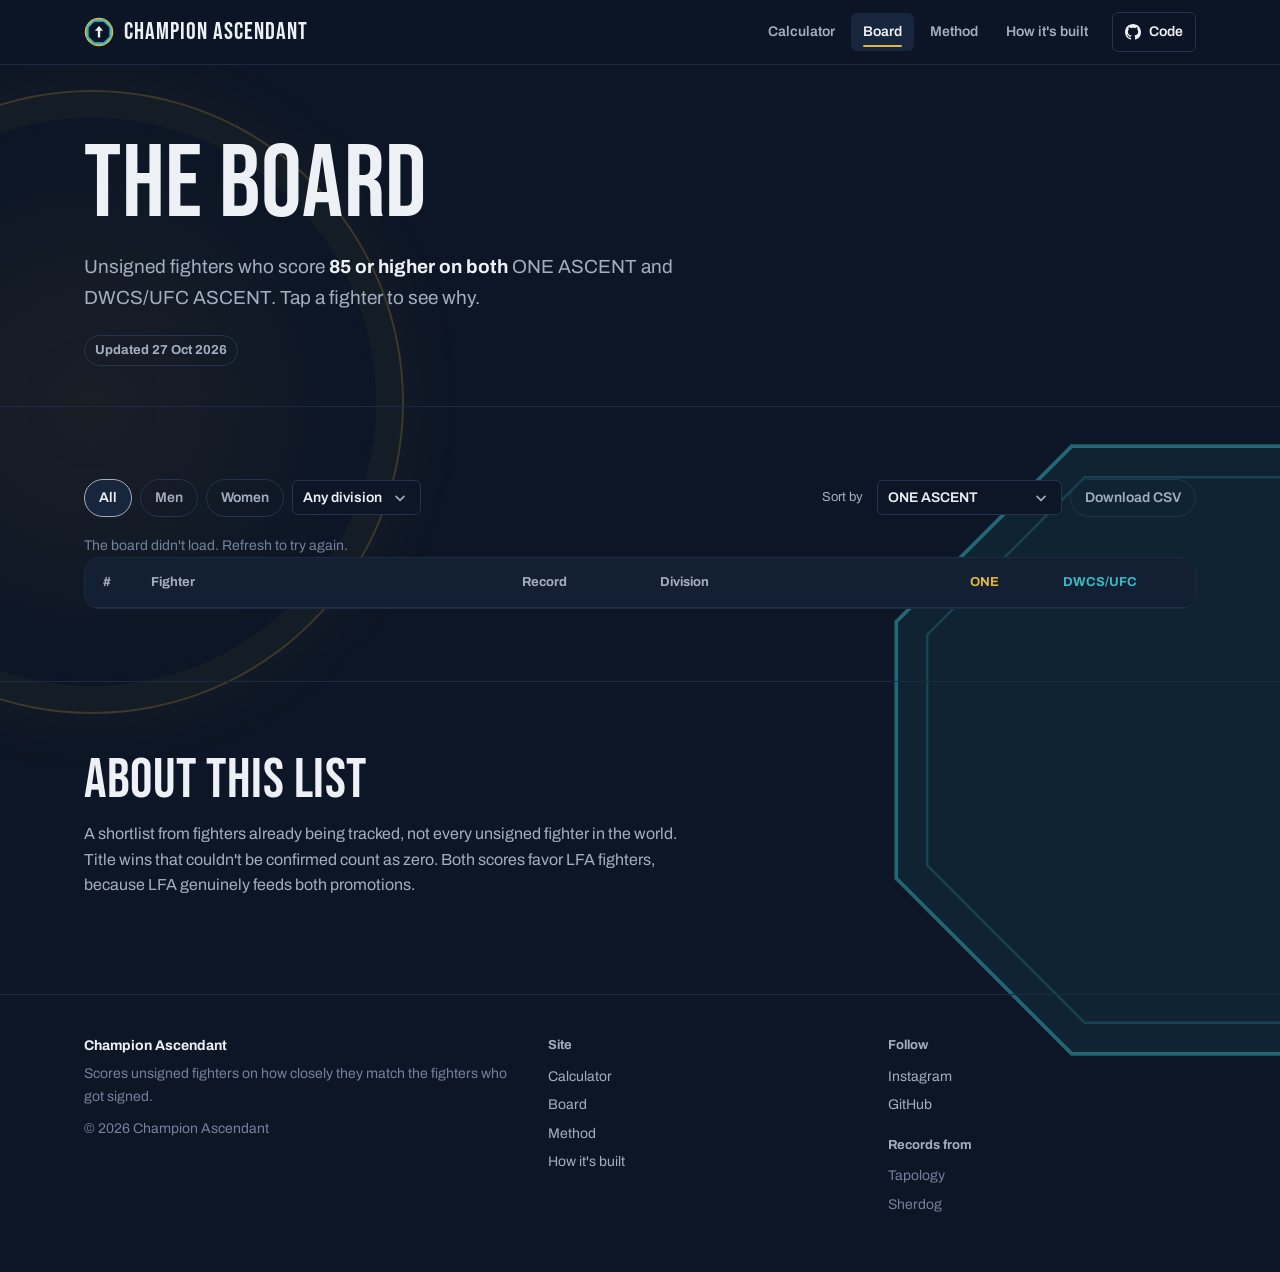
==== templates/both.html @ b570b23b "Give the calculator its own page so it opens at the top Co-Authored-By: Claude Opus 5.5 <noreply@ant" ====
<!doctype html>
<html lang="en">
<head>
  <meta charset="utf-8"/>
  <meta name="viewport" content="width=device-width,initial-scale=1"/>
  <title>The board — unsigned MMA fighters scoring 85+ for ONE and the UFC</title>
  <meta name="description" content="Unsigned MMA fighters who score 85 or higher on both ONE ASCENT and DWCS/UFC ASCENT, with each score broken down."/>
  <meta property="og:type" content="website"/>
  <meta property="og:site_name" content="Champion Ascendant"/>
  <meta property="og:title" content="The board — unsigned MMA fighters scoring 85+ for ONE and the UFC"/>
  <meta property="og:description" content="Unsigned MMA fighters who score 85 or higher on both ONE ASCENT and DWCS/UFC ASCENT, with each score broken down."/>
  <meta property="og:url" content="https://championascendant.com/both"/>
  <meta property="og:image" content="https://championascendant.com/og-card.png"/>
  <meta name="twitter:card" content="summary_large_image"/>
  <meta name="twitter:image" content="https://championascendant.com/og-card.png"/>
  <meta name="theme-color" content="#0D1626"/>
  <link rel="icon" href="/static/favicon.svg" type="image/svg+xml"/>
  <link rel="preconnect" href="https://fonts.googleapis.com"/>
  <link rel="preconnect" href="https://fonts.gstatic.com" crossorigin/>
  <link href="https://fonts.googleapis.com/css2?family=Archivo:wdth,wght@75..100,400..800&family=Bebas+Neue&family=JetBrains+Mono:wght@500&display=swap" rel="stylesheet"/>
  <link rel="stylesheet" href="/static/site.css"/>
  <style>
    .controls { display: flex; flex-wrap: wrap; gap: 12px 20px; align-items: end; justify-content: space-between; margin-bottom: 18px; }
    .controls .group { display: flex; flex-wrap: wrap; gap: 8px; align-items: center; }
    .chip { font: 600 14px var(--font-body); color: var(--muted); background: transparent; border: 1px solid var(--line); border-radius: 999px; padding: 8px 14px; cursor: pointer; min-height: 38px; }
    .chip:hover { color: var(--text); }
    .chip[aria-pressed="true"] { color: var(--text); background: var(--panel-2); border-color: var(--muted); }
    .controls select { font: 600 14px var(--font-body); color: var(--text); background-color: var(--bg); border: 1px solid var(--line); border-radius: var(--r-sm); padding: 9px 10px; }
    .controls label { font-size: 13px; color: var(--muted); margin-right: 6px; }
    .count { font-size: 14px; color: var(--dim); }

    .board { border: 1px solid var(--line-soft); border-radius: var(--r-lg); overflow: hidden; }
    .board-head, .fighter > summary {
      display: grid; grid-template-columns: 34px minmax(0, 2.3fr) 0.8fr 1.3fr 0.8fr 0.8fr 26px; gap: 14px; align-items: center; padding: 14px 18px;
    }
    .board-head { background: var(--panel); border-bottom: 1px solid var(--line); font-size: 13px; font-weight: 700; color: var(--muted); }
    .board-head .num, .fighter .num { text-align: right; }
    .fighter { border-bottom: 1px solid var(--line-soft); }
    .fighter:last-child { border-bottom: 0; }
    .fighter > summary { cursor: pointer; list-style: none; }
    .fighter > summary::-webkit-details-marker { display: none; }
    .fighter > summary:hover { background: rgba(255,255,255,0.02); }
    .fighter[open] > summary { background: var(--panel); }
    .rank { color: var(--dim); font-size: 14px; }
    .who b { display: block; font-size: 17px; }
    .who span { font-size: 13px; color: var(--dim); }
    .who .mob { display: none; }
    .rec { font-family: var(--font-display); font-size: 24px; letter-spacing: 0.5px; }
    .div { font-size: 14px; color: var(--muted); }
    .sc { font-family: var(--font-display); font-size: 30px; line-height: 1; }
    .sc.one { color: var(--one); }
    .sc.dwcs { color: var(--dwcs); }
    .chev { width: 18px; height: 18px; color: var(--dim); transition: transform 0.2s; justify-self: end; }
    .fighter[open] .chev { transform: rotate(180deg); }
    .detail { padding: 6px 18px 24px 66px; background: var(--panel); }
    .detail .pair { display: grid; grid-template-columns: 1fr 1fr; gap: 28px; }
    .detail .facts { display: flex; flex-wrap: wrap; gap: 8px 24px; margin-top: 20px; padding-top: 16px; border-top: 1px solid var(--line-soft); font-size: 14px; color: var(--muted); }
    .detail .facts p { max-width: 70ch; }
    .who .flag { display: block; color: var(--muted); font-size: 12.5px; font-style: italic; margin-top: 2px; }
    .fighter { scroll-margin-top: 80px; }
    .notes-list { display: grid; gap: 14px; align-content: start; }
    .notes-list p { color: var(--muted); font-size: 15px; }
    @media (max-width: 860px) {
      .board-head { display: none; }
      .controls { display: grid; grid-template-columns: 1fr; gap: 10px; }
      .controls .group { width: 100%; }
      .controls #division { flex: 1 1 100%; }
      .controls #sort { flex: 1; }
      .fighter > summary { grid-template-columns: minmax(0, 1fr) auto auto 20px; gap: 4px 14px; padding: 14px; }
      .fighter > summary .rank, .fighter > summary .div, .fighter > summary .rec { display: none; }
      .who b { font-size: 16px; }
      .who > span:not(.flag) { display: block; line-height: 1.45; margin-top: 2px; }
      .who .mob { display: block; }
      .sc { font-size: 24px; text-align: center; }
      .sc::before { content: attr(data-sys); display: block; font: 700 10.5px var(--font-body); letter-spacing: 0.4px; margin-bottom: 2px; }
      .detail { padding: 6px 14px 20px; }
      .detail .pair { grid-template-columns: 1fr; gap: 22px; }
    }
  </style>
</head>
<body>
<a class="skip" href="#main">Skip to content</a>
<header class="site-head">
  <div class="wrap">
    <a class="brand" href="/" aria-label="Champion Ascendant home">
      <svg class="brand-mark" viewBox="0 0 100 100" aria-hidden="true"><circle cx="50" cy="50" r="44" fill="none" stroke="#E2B53F" stroke-width="7"/><path d="M33.4 12h33.2L88 33.4v33.2L66.6 88H33.4L12 66.6V33.4z" fill="none" stroke="#3BB7C4" stroke-width="7"/><path d="M50 30l14 16H54v22h-8V46H36z" fill="#EDF0F4"/></svg>
      <span class="brand-name">Champion Ascendant</span>
    </a>
    <nav class="nav" aria-label="Main">
      <a href="/calculator">Calculator</a>
      <a href="/both" aria-current="page">Board</a>
      <a href="/methodology">Method</a>
      <a href="/build">How it's built</a>
      <a class="gh" href="https://github.com/Dethrone1/champion-ascendant-demo"><svg viewBox="0 0 16 16" aria-hidden="true" fill="currentColor"><path d="M8 0C3.58 0 0 3.58 0 8c0 3.54 2.29 6.53 5.47 7.59.4.07.55-.17.55-.38 0-.19-.01-.82-.01-1.49-2.01.37-2.53-.49-2.69-.94-.09-.23-.48-.94-.82-1.13-.28-.15-.68-.52-.01-.53.63-.01 1.08.58 1.23.82.72 1.21 1.87.87 2.33.66.07-.52.28-.87.51-1.07-1.78-.2-3.64-.89-3.64-3.95 0-.87.31-1.59.82-2.15-.08-.2-.36-1.02.08-2.12 0 0 .67-.21 2.2.82.64-.18 1.32-.27 2-.27.68 0 1.36.09 2 .27 1.53-1.04 2.2-.82 2.2-.82.44 1.1.16 1.92.08 2.12.51.56.82 1.27.82 2.15 0 3.07-1.87 3.75-3.65 3.95.29.25.54.73.54 1.48 0 1.07-.01 1.93-.01 2.2 0 .21.15.46.55.38A8.013 8.013 0 0016 8c0-4.42-3.58-8-8-8z"/></svg>Code</a>
    </nav>
  </div>
</header>

<main id="main">
<section class="page-head">
  <div class="wrap">
    <h1 class="display">The board</h1>
    <p class="lede">Unsigned fighters who score <strong>85 or higher on both</strong> ONE ASCENT and DWCS/UFC ASCENT. Tap a fighter to see why.</p>
    <div class="meta"><span class="tag">Updated 27 Oct 2026</span></div>
  </div>
</section>

<section class="block">
  <div class="wrap">
    <div class="controls">
      <div class="group" role="group" aria-label="Filter by division">
        <button class="chip" type="button" data-filter="all" aria-pressed="true">All</button>
        <button class="chip" type="button" data-filter="men" aria-pressed="false">Men</button>
        <button class="chip" type="button" data-filter="women" aria-pressed="false">Women</button>
        <select id="division" aria-label="Division"><option value="">Any division</option></select>
      </div>
      <div class="group">
        <label for="sort">Sort by</label>
        <select id="sort">
          <option value="one">ONE ASCENT</option>
          <option value="ufc">DWCS/UFC ASCENT</option>
          <option value="age">Youngest first</option>
          <option value="wins">Most wins</option>
        </select>
        <button class="chip" type="button" id="csv">Download CSV</button>
      </div>
    </div>
    <p class="count" id="count" aria-live="polite"></p>

    <div class="board" id="board">
      <div class="board-head" aria-hidden="true">
        <span>#</span><span>Fighter</span><span>Record</span><span>Division</span>
        <span class="num" style="color:var(--one)">ONE</span><span class="num" style="color:var(--dwcs)">DWCS/UFC</span><span></span>
      </div>
      <noscript><p style="padding:18px" class="muted">The board needs JavaScript.</p></noscript>
    </div>
  </div>
</section>

<section class="block">
  <div class="wrap">
    <h2 class="display">About this list</h2>
    <p class="muted">A shortlist from fighters already being tracked, not every unsigned fighter in the world. Title wins that couldn't be confirmed count as zero.
      Both scores favor LFA fighters, because LFA genuinely feeds both promotions.</p>
  </div>
</section>
</main>

<footer class="site-foot">
  <div class="wrap">
    <div class="foot-about">
      <p class="foot-name">Champion Ascendant</p>
      <p>Scores unsigned fighters on how closely they match the fighters who got signed.</p>
      <p class="foot-copy">&copy; <span data-year>2026</span> Champion Ascendant</p>
    </div>
    <div>
      <h4>Site</h4>
      <ul><li><a href="/calculator">Calculator</a></li><li><a href="/both">Board</a></li><li><a href="/methodology">Method</a></li><li><a href="/build">How it's built</a></li></ul>
    </div>
    <div>
      <h4>Follow</h4>
      <ul><li><a href="https://www.instagram.com/championascendant" rel="noopener">Instagram</a></li><li><a href="https://github.com/Dethrone1/champion-ascendant-demo" rel="noopener">GitHub</a></li></ul>
      <h4 class="foot-sub">Records from</h4>
      <ul class="plain"><li>Tapology</li><li>Sherdog</li></ul>
    </div>
  </div>
</footer>

<script src="/static/site.js"></script>
<script>
(function () {
  'use strict';
  var $ = function (id) { return document.getElementById(id); };
  var state = { filter: 'all', division: '', sort: 'one' };
  var DIV_ORDER = ['Flyweight', 'Bantamweight', 'Featherweight', 'Lightweight', 'Welterweight', 'Middleweight', 'Light Heavyweight', 'Heavyweight',
    "Women's Strawweight", "Women's Flyweight", "Women's Bantamweight", "Women's Featherweight"];
  var CHEV = '<svg class="chev" viewBox="0 0 20 20" fill="none" stroke="currentColor" stroke-width="2" aria-hidden="true"><path d="M5 8l5 5 5-5"/></svg>';
  function slug(n) { return n.toLowerCase().replace(/[^a-z0-9]+/g, '-'); }
  var fighters = [], head, firstRender = true;

  function row(f, i) {
    return '<details class="fighter" id="' + slug(f.name) + '"><summary>'
      + '<span class="rank">' + (i + 1) + '</span>'
      + '<span class="who"><b>' + CA.esc(f.name) + '</b><span>' + CA.esc(f.country) + ', age ' + CA.esc(f.age) + ', ' + CA.esc(f.promotion)
      + '<span class="mob">' + f.record + ', ' + CA.esc(f.divisionLabel) + '</span></span>'
      + (f.checking ? '<span class="flag">Record being verified</span>' : '') + '</span>'
      + '<span class="rec">' + f.record + '</span>'
      + '<span class="div">' + CA.esc(f.divisionLabel) + '</span>'
      + '<span class="sc one num" data-sys="ONE"' + (firstRender ? ' data-count="' + f.one.score.toFixed(1) + '"' : '') + '>' + f.one.score.toFixed(1) + '</span>'
      + '<span class="sc dwcs num" data-sys="UFC"' + (firstRender ? ' data-count="' + f.ufc.score.toFixed(1) + '"' : '') + '>' + f.ufc.score.toFixed(1) + '</span>'
      + CHEV + '</summary>'
      + '<div class="detail"><div class="pair">' + CA.anatomy(f.one, 'one') + CA.anatomy(f.ufc, 'ufc') + '</div>'
      + '<div class="facts"><p>' + CA.esc(f.notes) + '</p>'
      + '<a href="' + CA.esc(f.tapology) + '" rel="noopener">Tapology record</a>'
      + '<a href="/calculator?fighter=' + encodeURIComponent(f.name) + '">Try changes in the calculator</a></div></div></details>';
  }

  function render() {
    var list = fighters.filter(function (f) {
      var women = f.division.indexOf("Women's") === 0;
      if (state.filter === 'men' && women) return false;
      if (state.filter === 'women' && !women) return false;
      return !state.division || f.division === state.division;
    });
    list.sort(function (a, b) {
      if (state.sort === 'ufc') return b.ufc.score - a.ufc.score;
      if (state.sort === 'age') return parseInt(a.age, 10) - parseInt(b.age, 10) || b.one.score - a.one.score;
      if (state.sort === 'wins') return b.wins - a.wins || b.one.score - a.one.score;
      return b.one.score - a.one.score;
    });
    $('board').innerHTML = head + (list.length ? list.map(row).join('') : '<p style="padding:18px" class="muted">No fighters in this division yet.</p>');
    $('count').textContent = list.length + (list.length === 1 ? ' fighter' : ' fighters');
    if (firstRender) { firstRender = false; CA.countUp($('board')); }
  }

  function openFromHash() {
    var el = location.hash && document.getElementById(location.hash.slice(1));
    if (el && el.tagName === 'DETAILS') { el.open = true; el.scrollIntoView({ block: 'start' }); }
  }

  document.querySelectorAll('[data-filter]').forEach(function (b) {
    b.addEventListener('click', function () {
      state.filter = b.dataset.filter;
      document.querySelectorAll('[data-filter]').forEach(function (x) { x.setAttribute('aria-pressed', x === b ? 'true' : 'false'); });
      render();
    });
  });
  $('division').addEventListener('change', function () { state.division = this.value; render(); });
  $('sort').addEventListener('change', function () { state.sort = this.value; render(); });
  $('csv').addEventListener('click', function () {
    var cols = ['Fighter', 'Country', 'Age', 'Division', 'Record', 'Promotion', 'ONE ASCENT', 'DWCS/UFC ASCENT', 'Tapology'];
    var lines = [cols.join(',')].concat(fighters.map(function (f) {
      return [f.name, f.country, f.age, f.division, f.record, f.promotion, f.one.score, f.ufc.score, f.tapology]
        .map(function (v) { return '"' + String(v).replace(/"/g, '""') + '"'; }).join(',');
    }));
    var a = document.createElement('a');
    a.href = URL.createObjectURL(new Blob([lines.join('\n')], { type: 'text/csv' }));
    a.download = 'champion-ascendant-board.csv'; a.click();
  });

  head = $('board').querySelector('.board-head').outerHTML;
  CA.api('/api/board').then(function (data) {
    fighters = data.fighters;
    var divs = {}; fighters.forEach(function (f) { divs[f.division] = f.divisionLabel; });
    $('division').innerHTML += DIV_ORDER.filter(function (d) { return divs[d]; }).map(function (d) { return '<option value="' + CA.esc(d) + '">' + CA.esc(divs[d]) + '</option>'; }).join('');
    render(); openFromHash();
  }).catch(function () { $('count').textContent = 'The board didn\'t load. Refresh to try again.'; });
  window.addEventListener('hashchange', openFromHash);
})();
</script>
</body>
</html>
---- static/site.css ----
/* Champion Ascendant — shared styles for every page.
   ONE ASCENT is always gold, DWCS ASCENT is always teal. The two never share a colour,
   a column or a bar, so they can't be read as one number. */

:root {
  --bg: #0D1626;
  --panel: #131F33;
  --panel-2: #18263D;
  --line: #24344F;
  --line-soft: #1C2A42;
  --text: #EDF0F4;
  --muted: #A3AEBF;
  --dim: #74819A;
  --one: #E2B53F;
  --one-ink: #1A1404;
  --dwcs: #3BB7C4;
  --dwcs-ink: #04191C;
  --pos: #62C48F;
  --neg: #E3705F;
  --focus: #F4D67A;

  --font-display: 'Bebas Neue', 'Archivo Narrow', sans-serif;
  --font-body: 'Archivo', system-ui, -apple-system, 'Segoe UI', sans-serif;
  --font-code: 'JetBrains Mono', ui-monospace, monospace;

  --r-lg: 14px;
  --r: 10px;
  --r-sm: 6px;
  --max: 1160px;
  --gutter: 24px;
}

* { box-sizing: border-box; margin: 0; padding: 0; }
html { scroll-behavior: smooth; -webkit-text-size-adjust: 100%; }
html { background: var(--bg); }
body {
  font-family: var(--font-body);
  font-size: 16px;
  line-height: 1.6;
  background: transparent;
  color: var(--text);
  -webkit-font-smoothing: antialiased;
  font-variant-numeric: tabular-nums;
  overflow-x: hidden;
}
img, svg { display: block; max-width: 100%; }
a { color: var(--one); text-underline-offset: 3px; }
a:hover { text-decoration-thickness: 2px; }
:focus-visible { outline: 2px solid var(--focus); outline-offset: 3px; border-radius: 4px; }
strong { font-weight: 700; color: var(--text); }
p { max-width: 68ch; }

.wrap { max-width: var(--max); margin: 0 auto; padding: 0 var(--gutter); }
.skip { position: absolute; left: -999px; top: 8px; background: var(--one); color: var(--one-ink); padding: 8px 14px; border-radius: var(--r-sm); z-index: 100; }
.skip:focus { left: 8px; }

/* ---------- header ---------- */
.site-head {
  position: sticky; top: 0; z-index: 50;
  background: rgba(13, 22, 38, 0.94);
  backdrop-filter: blur(12px);
  border-bottom: 1px solid var(--line-soft);
}
.site-head .wrap { display: flex; align-items: center; gap: 28px; height: 64px; }
.brand { display: flex; align-items: center; gap: 10px; color: var(--text); text-decoration: none; flex-shrink: 0; }
.brand-mark { width: 30px; height: 30px; }
.brand-name { font-family: var(--font-display); font-size: 24px; letter-spacing: 1px; line-height: 1; }
.nav { display: flex; align-items: center; gap: 4px; margin-left: auto; }
.nav a {
  color: var(--muted); text-decoration: none; font-size: 14px; font-weight: 600;
  padding: 8px 12px; border-radius: var(--r-sm); white-space: nowrap;
}
.nav a:hover { color: var(--text); background: var(--panel); }
.nav a[aria-current="page"] { color: var(--text); background: var(--panel-2); }
.nav .gh {
  display: inline-flex; align-items: center; gap: 8px; margin-left: 8px;
  border: 1px solid var(--line); color: var(--text);
}
.nav .gh svg { width: 16px; height: 16px; }

@media (max-width: 860px) {
  .site-head .wrap { height: auto; flex-wrap: wrap; gap: 0; padding-top: 10px; }
  .nav {
    width: calc(100% + 2 * var(--gutter)); margin: 6px calc(-1 * var(--gutter)) 0;
    padding: 0 var(--gutter) 8px; overflow-x: auto; scrollbar-width: none;
  }
  .nav::-webkit-scrollbar { display: none; }
  .nav a { padding: 10px 12px; }
}

/* ---------- type ---------- */
.display {
  font-family: var(--font-display); font-weight: 400; letter-spacing: 0.5px;
  line-height: 0.95; text-transform: none;
}
h1.display { font-size: clamp(52px, 8vw, 104px); }
h2.display { font-size: clamp(36px, 4.6vw, 56px); margin-bottom: 14px; }
h3 { font-size: 19px; font-weight: 700; line-height: 1.3; margin-bottom: 8px; }
.lede { font-size: 19px; line-height: 1.6; color: var(--muted); max-width: 60ch; }
.muted { color: var(--muted); }
.small { font-size: 14px; }
.tiny { font-size: 12.5px; color: var(--dim); }

/* ---------- layout blocks ---------- */
.page-head { padding: 72px 0 40px; border-bottom: 1px solid var(--line-soft); }
.page-head .lede { margin-top: 18px; }
.page-head .meta { display: flex; flex-wrap: wrap; gap: 8px; margin-top: 22px; }
section.block { padding: 72px 0; border-bottom: 1px solid var(--line-soft); }
section.block:last-of-type { border-bottom: 0; }
.block-intro { margin-bottom: 32px; }
.block-intro p { color: var(--muted); }
.grid-2 { display: grid; grid-template-columns: 1fr 1fr; gap: 24px; }
.grid-3 { display: grid; grid-template-columns: repeat(3, 1fr); gap: 20px; }
.grid-2 > *, .grid-3 > * { min-width: 0; }
@media (max-width: 860px) { .grid-2, .grid-3 { grid-template-columns: 1fr; } }

.panel { background: var(--panel); border: 1px solid var(--line-soft); border-radius: var(--r-lg); padding: 24px; }
.panel h3 { margin-bottom: 6px; }
.panel p { color: var(--muted); font-size: 15px; }

/* ---------- system tags & buttons ---------- */
.tag {
  display: inline-flex; align-items: center; gap: 6px; font-size: 13px; font-weight: 700;
  padding: 4px 10px; border-radius: 999px; border: 1px solid var(--line); color: var(--muted);
  white-space: nowrap;
}
.tag.one { color: var(--one); border-color: rgba(226, 181, 63, 0.4); }
.tag.dwcs { color: var(--dwcs); border-color: rgba(59, 183, 196, 0.4); }
.tag .dot { width: 8px; height: 8px; border-radius: 50%; background: currentColor; }

.btn {
  display: inline-flex; align-items: center; justify-content: center; gap: 8px;
  font: 700 16px/1 var(--font-body); padding: 14px 22px; border-radius: var(--r);
  text-decoration: none; cursor: pointer; border: 1px solid transparent;
}
.btn-primary { background: var(--one); color: var(--one-ink); }
.btn-primary:hover { background: #EDC459; }
.btn-ghost { border-color: var(--line); color: var(--text); background: transparent; }
.btn-ghost:hover { background: var(--panel); }
.btn-row { display: flex; flex-wrap: wrap; gap: 12px; }

/* ---------- score anatomy bar (the one visual every page shares) ---------- */
.anatomy { display: grid; gap: 8px; }
.anatomy-top { display: flex; align-items: baseline; justify-content: space-between; gap: 12px; }
.anatomy-name { font-size: 13px; font-weight: 700; letter-spacing: 0.2px; }
.anatomy-name .v { color: var(--dim); font-weight: 500; }
.anatomy-score { font-family: var(--font-display); font-size: 40px; line-height: 0.9; }
.anatomy.one .anatomy-score, .anatomy.one .anatomy-name { color: var(--one); }
.anatomy.ufc .anatomy-score, .anatomy.ufc .anatomy-name { color: var(--dwcs); }
.bar {
  position: relative; height: 16px; border-radius: 4px; background: var(--panel-2);
  overflow: hidden; display: flex;
}
.bar .seg { height: 100%; border-right: 1px solid var(--bg); transform-origin: left; }
.bar .seg:last-child { border-right: 0; }
.bar .neg {
  position: absolute; top: 0; bottom: 0;
  background: repeating-linear-gradient(135deg, var(--neg) 0 3px, transparent 3px 6px);
  opacity: 0.9;
}
.bar .mark { position: absolute; top: -3px; bottom: -3px; width: 2px; background: var(--text); opacity: 0.35; }
.legend { display: flex; flex-wrap: wrap; gap: 4px 16px; margin-top: 2px; list-style: none; }
.legend li { font-size: 13px; color: var(--muted); display: inline-flex; align-items: center; gap: 6px; }
.legend .swatch { width: 10px; height: 10px; border-radius: 2px; display: inline-block; }
.legend .swatch.hatch { background: repeating-linear-gradient(135deg, var(--neg) 0 2px, transparent 2px 4px); }
@media (prefers-reduced-motion: no-preference) {
  .anatomy.animate .seg { animation: grow 0.9s cubic-bezier(.2, .7, .2, 1) both; }
  @keyframes grow { from { transform: scaleX(0); } to { transform: scaleX(1); } }
}

/* ---------- tables ---------- */
.table-wrap { overflow-x: auto; border: 1px solid var(--line-soft); border-radius: var(--r-lg); }
table.data { width: 100%; border-collapse: collapse; font-size: 15px; }
table.data th {
  text-align: left; font-size: 13px; font-weight: 700; color: var(--muted);
  padding: 12px 16px; background: var(--panel); border-bottom: 1px solid var(--line);
}
table.data td { padding: 14px 16px; border-bottom: 1px solid var(--line-soft); vertical-align: top; }
table.data tr:last-child td { border-bottom: 0; }
table.data td.num, table.data th.num { text-align: right; white-space: nowrap; }
table.data td .sub { display: block; font-size: 13px; color: var(--dim); }

/* ---------- code ---------- */
pre.code {
  font-family: var(--font-code); font-size: 13.5px; line-height: 1.7;
  background: #0A1220; border: 1px solid var(--line-soft); border-radius: var(--r);
  padding: 18px 20px; overflow-x: auto; color: #D6DCE5; margin: 14px 0 20px;
}
pre.code .c { color: var(--dim); }
pre.code .k { color: var(--one); }
pre.code .t { color: var(--dwcs); }
code { font-family: var(--font-code); font-size: 0.9em; background: var(--panel-2); padding: 1px 6px; border-radius: 4px; }

/* ---------- callouts ---------- */
.callout { border-left: 3px solid var(--one); padding: 14px 18px; background: var(--panel); border-radius: 0 var(--r) var(--r) 0; color: var(--muted); font-size: 15px; margin: 18px 0; }
.callout.dwcs { border-left-color: var(--dwcs); }
.callout.warn { border-left-color: var(--neg); }
.callout strong { color: var(--text); }

/* ---------- footer ---------- */
.site-foot { border-top: 1px solid var(--line-soft); padding: 40px 0 56px; margin-top: 24px; font-size: 14px; color: var(--dim); }
.site-foot .wrap { display: grid; grid-template-columns: 1.4fr 1fr 1fr; gap: 32px; }
.site-foot h4 { font-size: 13px; color: var(--muted); margin-bottom: 10px; font-weight: 700; }
.site-foot ul { list-style: none; display: grid; gap: 6px; }
.site-foot a { color: var(--muted); text-decoration: none; }
.site-foot a:hover { color: var(--text); text-decoration: underline; }
@media (max-width: 760px) { .site-foot .wrap { grid-template-columns: 1fr; } }

/* ---------- background cages: ONE's circle and the UFC's octagon ---------- */
body::before, body::after {
  content: ""; position: fixed; z-index: -1; pointer-events: none;
  width: 620px; height: 620px;
  animation: cage-pulse 5s ease-in-out infinite;
}
body::before { /* ONE Championship's circular cage */
  left: -220px; top: 90px; border-radius: 50%;
  border: 2px solid rgba(226, 181, 63, 0.22);
  box-shadow: inset 0 0 0 26px rgba(226, 181, 63, 0.035), 0 0 80px rgba(226, 181, 63, 0.05);
  background: radial-gradient(circle, rgba(226, 181, 63, 0.06), transparent 65%);
}
body::after { /* the UFC's octagon */
  right: -230px; bottom: -160px; animation-delay: -2.5s;
  background: url("data:image/svg+xml,%3Csvg xmlns='http://www.w3.org/2000/svg' viewBox='0 0 100 100'%3E%3Cpath d='M29.3 1h41.4L99 29.3v41.4L70.7 99H29.3L1 70.7V29.3z' fill='rgba(59,183,196,0.08)' stroke='rgba(59,183,196,0.48)' stroke-width='0.6'/%3E%3Cpath d='M31.4 6h37.2L94 31.4v37.2L68.6 94H31.4L6 68.6V31.4z' fill='none' stroke='rgba(59,183,196,0.22)' stroke-width='0.4'/%3E%3C/svg%3E") center / contain no-repeat;
}
@keyframes cage-pulse {
  0%, 100% { opacity: 0.55; transform: scale(1); }
  50% { opacity: 1; transform: scale(1.035); }
}
@media (max-width: 760px) {
  body::before, body::after { width: 380px; height: 380px; }
  body::before { left: -190px; top: 120px; }
  body::after { right: -190px; bottom: -120px; }
}
@media (prefers-reduced-motion: reduce) { body::before, body::after { animation: none; opacity: 0.8; } }

/* ---------- headline shine: one sweep on load ---------- */
h1.display {
  background: linear-gradient(100deg, var(--text) 0 42%, #F4D67A 50%, var(--text) 58% 100%) 0 0 / 250% 100% no-repeat;
  -webkit-background-clip: text; background-clip: text; color: transparent;
  background-position: 100% 0;
}
@media (prefers-reduced-motion: no-preference) {
  h1.display { animation: shine 1.8s 0.3s ease-out both; }
  @keyframes shine { from { background-position: 100% 0; } to { background-position: 0 0; } }
}
@media (forced-colors: active) { h1.display { color: CanvasText; background: none; } }

/* ---------- board rows: glow on hover ---------- */
.fighter > summary { transition: background 0.2s, box-shadow 0.2s; }
.fighter > summary:hover {
  box-shadow: inset 3px 0 0 var(--one), inset 0 0 40px rgba(226, 181, 63, 0.06), inset -3px 0 0 var(--dwcs);
}

/* ---------- holographic card hover: diagonal shimmer slides down, card lifts and glows ---------- */
.holo { position: relative; overflow: hidden; isolation: isolate; --glow: 59, 183, 196;
  transition: transform 0.4s ease, box-shadow 0.4s ease; }
.holo.one, .btn.holo { --glow: 226, 181, 63; }
.holo::after {
  content: ""; position: absolute; top: -50%; left: -50%; width: 200%; height: 200%; z-index: 2;
  pointer-events: none; opacity: 0;
  background: linear-gradient(0deg, transparent, transparent 30%, rgba(var(--glow), 0.3));
  transform: rotate(-45deg); transition: transform 0.5s ease, opacity 0.5s ease;
}
.holo:hover { transform: scale(1.03); box-shadow: 0 0 20px rgba(var(--glow), 0.5); }
.holo:hover::after { opacity: 1; transform: rotate(-45deg) translateY(100%); }
@media (prefers-reduced-motion: reduce) { .holo:hover { transform: none; } .holo::after { transition: opacity 0.3s; } }

/* ---------- link underlines that draw in ---------- */
.site-foot a, .tape-foot a, .facts a {
  text-decoration: none;
  background: linear-gradient(currentColor, currentColor) 0 100% / 0 1px no-repeat;
  transition: background-size 0.3s ease, color 0.2s;
  padding-bottom: 2px;
}
.site-foot a:hover, .facts a:hover { background-size: 100% 1px; text-decoration: none; color: var(--text); }
.tape-foot a:hover { background-size: 100% 1px; text-decoration: none; }
.nav a:not(.gh) { position: relative; }
.nav a:not(.gh)::after {
  content: ""; position: absolute; left: 12px; right: 12px; bottom: 4px; height: 2px; border-radius: 2px;
  background: var(--one); transform: scaleX(0); transition: transform 0.3s ease;
}
.nav a:not(.gh):hover::after, .nav a[aria-current="page"]::after { transform: scaleX(1); }

/* ---------- buttons: light sweep on hover, press feedback ---------- */
.btn { position: relative; overflow: hidden; transition: transform 0.15s ease, background 0.2s, box-shadow 0.2s; }
.btn-primary::before {
  content: ""; position: absolute; top: 0; bottom: 0; left: -60%; width: 40%;
  background: linear-gradient(100deg, transparent, rgba(255,255,255,0.45), transparent); transform: skewX(-20deg);
  transition: left 0.6s ease;
}
.btn-primary:hover::before { left: 120%; }
.btn:active { transform: translateY(1px) scale(0.98); }

/* ---------- featured card: slow gold-to-teal border ---------- */
.tape { position: relative; }
.tape::before {
  content: ""; position: absolute; inset: -1px; border-radius: inherit; padding: 1px; pointer-events: none;
  background: conic-gradient(from var(--angle, 0deg), var(--one), transparent 30%, var(--dwcs) 50%, transparent 80%, var(--one));
  -webkit-mask: linear-gradient(#000 0 0) content-box, linear-gradient(#000 0 0);
  -webkit-mask-composite: xor; mask-composite: exclude; opacity: 0.8;
}
@property --angle { syntax: "<angle>"; initial-value: 0deg; inherits: false; }
@media (prefers-reduced-motion: no-preference) {
  .tape::before { animation: spin-border 8s linear infinite; }
  @keyframes spin-border { to { --angle: 360deg; } }
}

/* ---------- small touches ---------- */
::selection { background: rgba(226, 181, 63, 0.35); color: var(--text); }
html { scrollbar-color: var(--line) var(--bg); scrollbar-width: thin; }
.field input, .field select { transition: border-color 0.2s, box-shadow 0.2s; }
.chip { transition: color 0.2s, background 0.2s, border-color 0.2s; }

/* ---------- touch screens: no hover-only effects that would stick after a tap ---------- */
@media (hover: none) {
  .holo::after { display: none; }
  .holo:hover { transform: none; box-shadow: none; }
  .btn-primary::before { display: none; }
  .fighter > summary:hover { box-shadow: none; }
}

/* ---------- comfortable tap targets on phones and tablets ---------- */
@media (max-width: 960px), (hover: none) {
  .tape-foot a, .facts a { display: inline-block; padding: 11px 0; background-position: 0 calc(100% - 9px); }
  .brand { padding: 7px 0; }
}

/* ---------- footer layout ---------- */
.site-foot .foot-name { color: var(--text); font-weight: 700; margin-bottom: 6px; }
.site-foot .foot-copy { margin-top: 10px; }
.site-foot .foot-sub { margin-top: 18px; }
@media (max-width: 760px) {
  .site-foot { padding: 32px 0 40px; }
  .site-foot .wrap { grid-template-columns: 1fr 1fr; gap: 24px 20px; }
  .site-foot .foot-about { grid-column: 1 / -1; }
  .site-foot ul { gap: 2px; }
  .site-foot li a { display: inline-block; padding: 6px 0; background-position: 0 calc(100% - 4px); }
}

/* ---------- selects: light chevron so it shows on the dark background (iOS draws a dark one) ---------- */
select {
  -webkit-appearance: none; appearance: none;
  background-image: url("data:image/svg+xml,%3Csvg xmlns='http://www.w3.org/2000/svg' viewBox='0 0 20 20' fill='none' stroke='%23A3AEBF' stroke-width='2' stroke-linecap='round' stroke-linejoin='round'%3E%3Cpath d='M5 8l5 5 5-5'/%3E%3C/svg%3E");
  background-repeat: no-repeat; background-position: right 12px center; background-size: 16px;
  padding-right: 38px !important;
}
select::-ms-expand { display: none; }

/* ---------- phones: nav wraps and centres so every item, including Code, is visible ---------- */
@media (max-width: 860px) {
  .site-head .wrap { justify-content: center; padding-bottom: 6px; }
  .brand { width: 100%; justify-content: center; }
  .nav { width: 100%; margin: 4px 0 0; padding: 0; overflow: visible; flex-wrap: wrap; justify-content: center; gap: 2px 4px; mask-image: none; -webkit-mask-image: none; }
  .nav a { padding: 8px 10px; font-size: 14px; }
  .nav .gh { margin-left: 4px; }
}
@media (max-width: 860px) { .site-head { position: static; } }
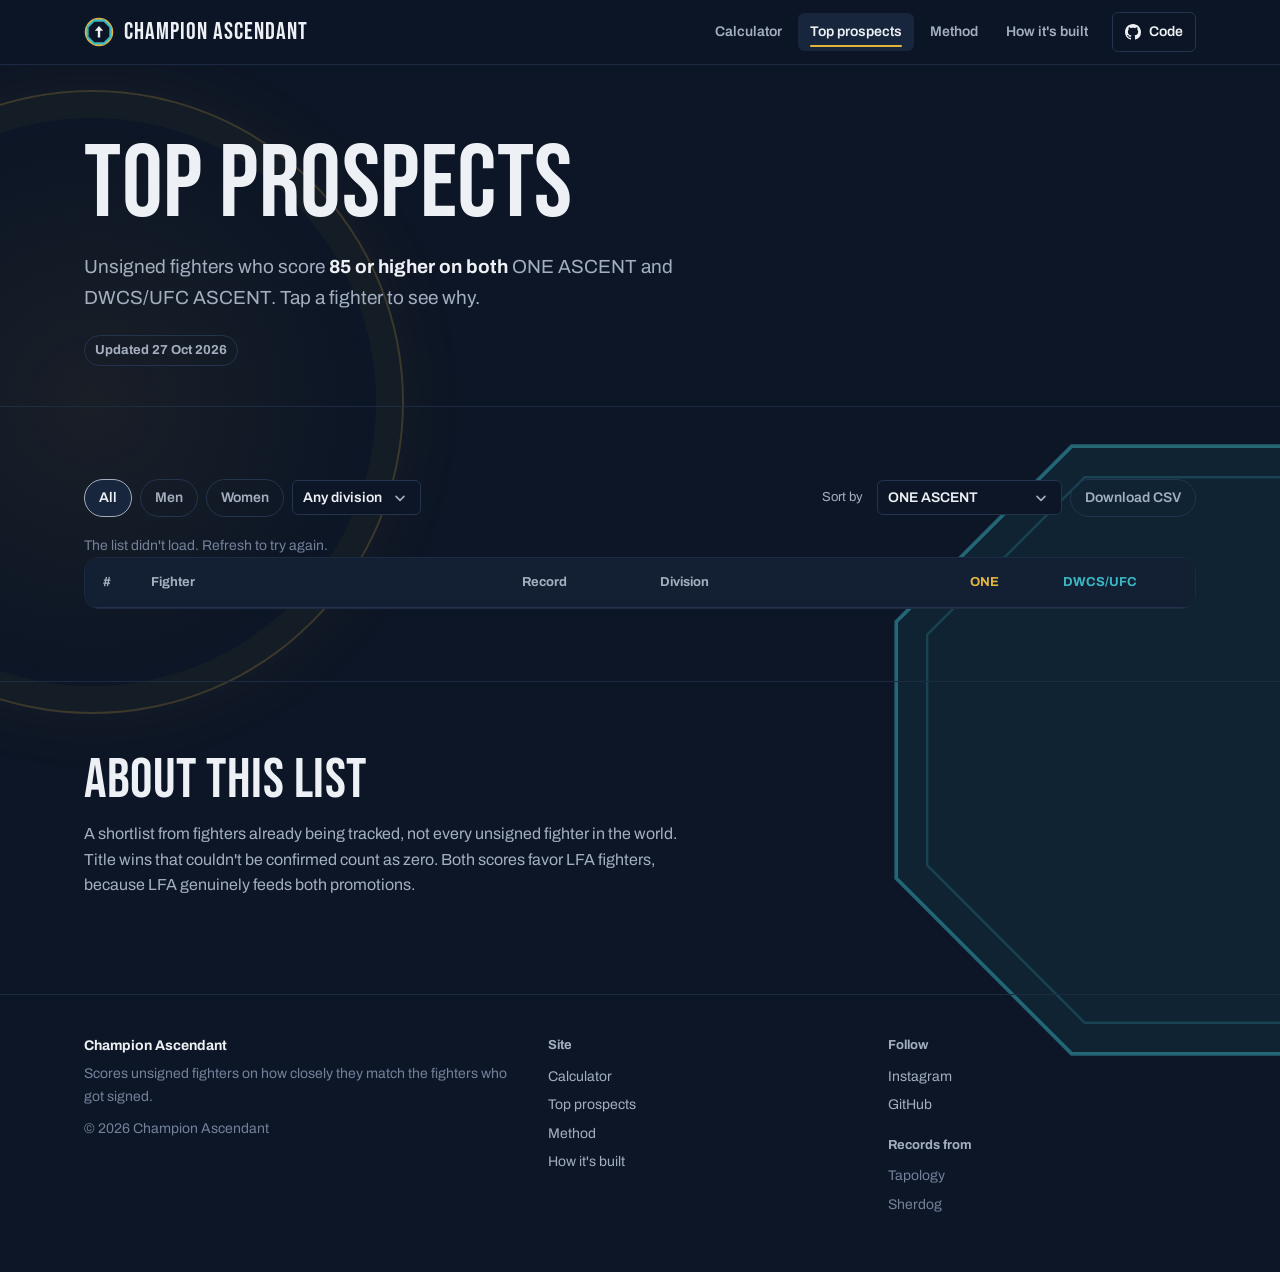
==== commit e4ef1c7b: "Rename Board to Top prospects; fix link previews; harden featured card Co-Authored-By: Claude Opus 5" ====
--- a/templates/both.html
+++ b/templates/both.html
@@ -3,16 +3,22 @@
 <head>
   <meta charset="utf-8"/>
   <meta name="viewport" content="width=device-width,initial-scale=1"/>
-  <title>The board — unsigned MMA fighters scoring 85+ for ONE and the UFC</title>
+  <title>Top prospects — unsigned MMA fighters scoring 85+ for ONE and the UFC</title>
   <meta name="description" content="Unsigned MMA fighters who score 85 or higher on both ONE ASCENT and DWCS/UFC ASCENT, with each score broken down."/>
   <meta property="og:type" content="website"/>
   <meta property="og:site_name" content="Champion Ascendant"/>
-  <meta property="og:title" content="The board — unsigned MMA fighters scoring 85+ for ONE and the UFC"/>
+  <meta property="og:title" content="Top prospects — unsigned MMA fighters scoring 85+ for ONE and the UFC"/>
   <meta property="og:description" content="Unsigned MMA fighters who score 85 or higher on both ONE ASCENT and DWCS/UFC ASCENT, with each score broken down."/>
-  <meta property="og:url" content="https://championascendant.com/both"/>
-  <meta property="og:image" content="https://championascendant.com/og-card.png"/>
+  <meta property="og:url" content="https://www.championascendant.com/both"/>
+  <meta property="og:image" content="https://www.championascendant.com/og-card.png"/>
+  <meta property="og:image:secure_url" content="https://www.championascendant.com/og-card.png"/>
+  <meta property="og:image:type" content="image/png"/>
+  <meta property="og:image:width" content="1200"/>
+  <meta property="og:image:height" content="630"/>
+  <meta property="og:image:alt" content="Champion Ascendant: who gets signed, measured."/>
+  <link rel="canonical" href="https://www.championascendant.com/both"/>
   <meta name="twitter:card" content="summary_large_image"/>
-  <meta name="twitter:image" content="https://championascendant.com/og-card.png"/>
+  <meta name="twitter:image" content="https://www.championascendant.com/og-card.png"/>
   <meta name="theme-color" content="#0D1626"/>
   <link rel="icon" href="/static/favicon.svg" type="image/svg+xml"/>
   <link rel="preconnect" href="https://fonts.googleapis.com"/>
@@ -88,7 +94,7 @@
     </a>
     <nav class="nav" aria-label="Main">
       <a href="/calculator">Calculator</a>
-      <a href="/both" aria-current="page">Board</a>
+      <a href="/both" aria-current="page">Top prospects</a>
       <a href="/methodology">Method</a>
       <a href="/build">How it's built</a>
       <a class="gh" href="https://github.com/Dethrone1/champion-ascendant-demo"><svg viewBox="0 0 16 16" aria-hidden="true" fill="currentColor"><path d="M8 0C3.58 0 0 3.58 0 8c0 3.54 2.29 6.53 5.47 7.59.4.07.55-.17.55-.38 0-.19-.01-.82-.01-1.49-2.01.37-2.53-.49-2.69-.94-.09-.23-.48-.94-.82-1.13-.28-.15-.68-.52-.01-.53.63-.01 1.08.58 1.23.82.72 1.21 1.87.87 2.33.66.07-.52.28-.87.51-1.07-1.78-.2-3.64-.89-3.64-3.95 0-.87.31-1.59.82-2.15-.08-.2-.36-1.02.08-2.12 0 0 .67-.21 2.2.82.64-.18 1.32-.27 2-.27.68 0 1.36.09 2 .27 1.53-1.04 2.2-.82 2.2-.82.44 1.1.16 1.92.08 2.12.51.56.82 1.27.82 2.15 0 3.07-1.87 3.75-3.65 3.95.29.25.54.73.54 1.48 0 1.07-.01 1.93-.01 2.2 0 .21.15.46.55.38A8.013 8.013 0 0016 8c0-4.42-3.58-8-8-8z"/></svg>Code</a>
@@ -99,7 +105,7 @@
 <main id="main">
 <section class="page-head">
   <div class="wrap">
-    <h1 class="display">The board</h1>
+    <h1 class="display">Top prospects</h1>
     <p class="lede">Unsigned fighters who score <strong>85 or higher on both</strong> ONE ASCENT and DWCS/UFC ASCENT. Tap a fighter to see why.</p>
     <div class="meta"><span class="tag">Updated 27 Oct 2026</span></div>
   </div>
@@ -132,7 +138,7 @@
         <span>#</span><span>Fighter</span><span>Record</span><span>Division</span>
         <span class="num" style="color:var(--one)">ONE</span><span class="num" style="color:var(--dwcs)">DWCS/UFC</span><span></span>
       </div>
-      <noscript><p style="padding:18px" class="muted">The board needs JavaScript.</p></noscript>
+      <noscript><p style="padding:18px" class="muted">This list needs JavaScript.</p></noscript>
     </div>
   </div>
 </section>
@@ -155,7 +161,7 @@
     </div>
     <div>
       <h4>Site</h4>
-      <ul><li><a href="/calculator">Calculator</a></li><li><a href="/both">Board</a></li><li><a href="/methodology">Method</a></li><li><a href="/build">How it's built</a></li></ul>
+      <ul><li><a href="/calculator">Calculator</a></li><li><a href="/both">Top prospects</a></li><li><a href="/methodology">Method</a></li><li><a href="/build">How it's built</a></li></ul>
     </div>
     <div>
       <h4>Follow</h4>
@@ -235,7 +241,7 @@
     }));
     var a = document.createElement('a');
     a.href = URL.createObjectURL(new Blob([lines.join('\n')], { type: 'text/csv' }));
-    a.download = 'champion-ascendant-board.csv'; a.click();
+    a.download = 'champion-ascendant-top-prospects.csv'; a.click();
   });
 
   head = $('board').querySelector('.board-head').outerHTML;
@@ -244,7 +250,7 @@
     var divs = {}; fighters.forEach(function (f) { divs[f.division] = f.divisionLabel; });
     $('division').innerHTML += DIV_ORDER.filter(function (d) { return divs[d]; }).map(function (d) { return '<option value="' + CA.esc(d) + '">' + CA.esc(divs[d]) + '</option>'; }).join('');
     render(); openFromHash();
-  }).catch(function () { $('count').textContent = 'The board didn\'t load. Refresh to try again.'; });
+  }).catch(function () { $('count').textContent = 'The list didn\'t load. Refresh to try again.'; });
   window.addEventListener('hashchange', openFromHash);
 })();
 </script>
--- a/static/site.css
+++ b/static/site.css
@@ -292,12 +292,12 @@
 .btn:active { transform: translateY(1px) scale(0.98); }
 
 /* ---------- featured card: slow gold-to-teal border ---------- */
-.tape { position: relative; }
+.tape { position: relative; isolation: isolate; }
 .tape::before {
   content: ""; position: absolute; inset: -1px; border-radius: inherit; padding: 1px; pointer-events: none;
   background: conic-gradient(from var(--angle, 0deg), var(--one), transparent 30%, var(--dwcs) 50%, transparent 80%, var(--one));
   -webkit-mask: linear-gradient(#000 0 0) content-box, linear-gradient(#000 0 0);
-  -webkit-mask-composite: xor; mask-composite: exclude; opacity: 0.8;
+  -webkit-mask-composite: xor; mask-composite: exclude; opacity: 0.8; z-index: -1;
 }
 @property --angle { syntax: "<angle>"; initial-value: 0deg; inherits: false; }
 @media (prefers-reduced-motion: no-preference) {
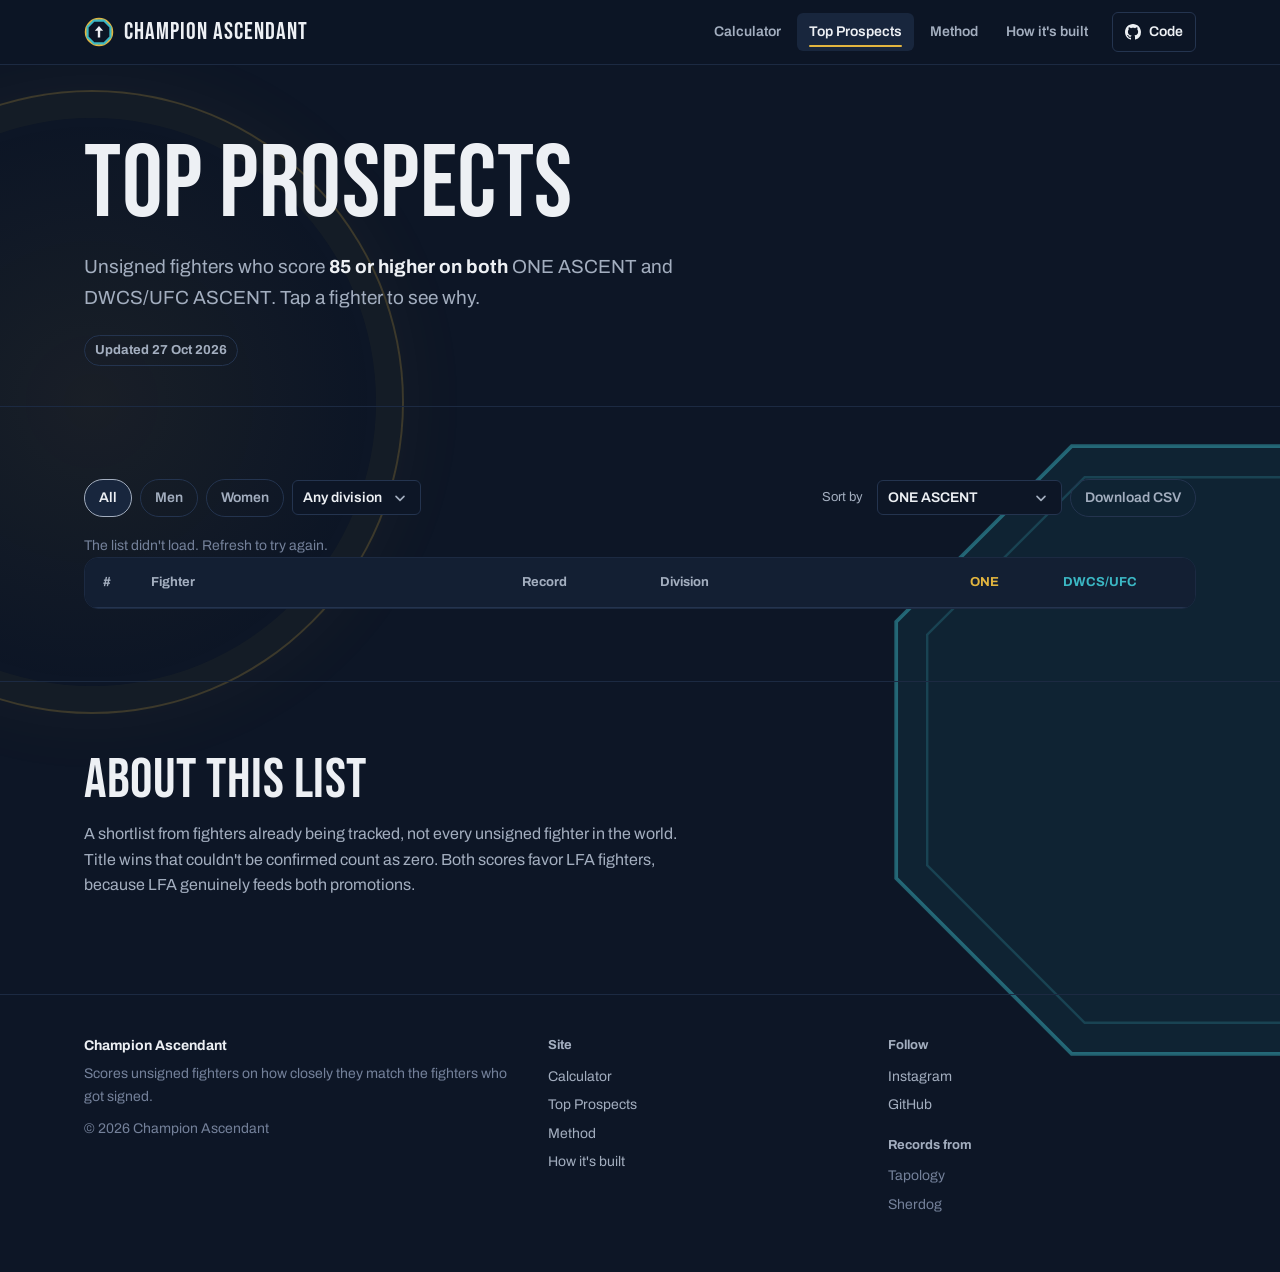
==== commit 664f7c54: "Capitalize Top Prospects; label the featured fighter; explain what a higher score means Co-Authored-" ====
--- a/templates/both.html
+++ b/templates/both.html
@@ -3,11 +3,11 @@
 <head>
   <meta charset="utf-8"/>
   <meta name="viewport" content="width=device-width,initial-scale=1"/>
-  <title>Top prospects — unsigned MMA fighters scoring 85+ for ONE and the UFC</title>
+  <title>Top Prospects — unsigned MMA fighters scoring 85+ for ONE and the UFC</title>
   <meta name="description" content="Unsigned MMA fighters who score 85 or higher on both ONE ASCENT and DWCS/UFC ASCENT, with each score broken down."/>
   <meta property="og:type" content="website"/>
   <meta property="og:site_name" content="Champion Ascendant"/>
-  <meta property="og:title" content="Top prospects — unsigned MMA fighters scoring 85+ for ONE and the UFC"/>
+  <meta property="og:title" content="Top Prospects — unsigned MMA fighters scoring 85+ for ONE and the UFC"/>
   <meta property="og:description" content="Unsigned MMA fighters who score 85 or higher on both ONE ASCENT and DWCS/UFC ASCENT, with each score broken down."/>
   <meta property="og:url" content="https://www.championascendant.com/both"/>
   <meta property="og:image" content="https://www.championascendant.com/og-card.png"/>
@@ -94,7 +94,7 @@
     </a>
     <nav class="nav" aria-label="Main">
       <a href="/calculator">Calculator</a>
-      <a href="/both" aria-current="page">Top prospects</a>
+      <a href="/both" aria-current="page">Top Prospects</a>
       <a href="/methodology">Method</a>
       <a href="/build">How it's built</a>
       <a class="gh" href="https://github.com/Dethrone1/champion-ascendant-demo"><svg viewBox="0 0 16 16" aria-hidden="true" fill="currentColor"><path d="M8 0C3.58 0 0 3.58 0 8c0 3.54 2.29 6.53 5.47 7.59.4.07.55-.17.55-.38 0-.19-.01-.82-.01-1.49-2.01.37-2.53-.49-2.69-.94-.09-.23-.48-.94-.82-1.13-.28-.15-.68-.52-.01-.53.63-.01 1.08.58 1.23.82.72 1.21 1.87.87 2.33.66.07-.52.28-.87.51-1.07-1.78-.2-3.64-.89-3.64-3.95 0-.87.31-1.59.82-2.15-.08-.2-.36-1.02.08-2.12 0 0 .67-.21 2.2.82.64-.18 1.32-.27 2-.27.68 0 1.36.09 2 .27 1.53-1.04 2.2-.82 2.2-.82.44 1.1.16 1.92.08 2.12.51.56.82 1.27.82 2.15 0 3.07-1.87 3.75-3.65 3.95.29.25.54.73.54 1.48 0 1.07-.01 1.93-.01 2.2 0 .21.15.46.55.38A8.013 8.013 0 0016 8c0-4.42-3.58-8-8-8z"/></svg>Code</a>
@@ -105,7 +105,7 @@
 <main id="main">
 <section class="page-head">
   <div class="wrap">
-    <h1 class="display">Top prospects</h1>
+    <h1 class="display">Top Prospects</h1>
     <p class="lede">Unsigned fighters who score <strong>85 or higher on both</strong> ONE ASCENT and DWCS/UFC ASCENT. Tap a fighter to see why.</p>
     <div class="meta"><span class="tag">Updated 27 Oct 2026</span></div>
   </div>
@@ -161,7 +161,7 @@
     </div>
     <div>
       <h4>Site</h4>
-      <ul><li><a href="/calculator">Calculator</a></li><li><a href="/both">Top prospects</a></li><li><a href="/methodology">Method</a></li><li><a href="/build">How it's built</a></li></ul>
+      <ul><li><a href="/calculator">Calculator</a></li><li><a href="/both">Top Prospects</a></li><li><a href="/methodology">Method</a></li><li><a href="/build">How it's built</a></li></ul>
     </div>
     <div>
       <h4>Follow</h4>
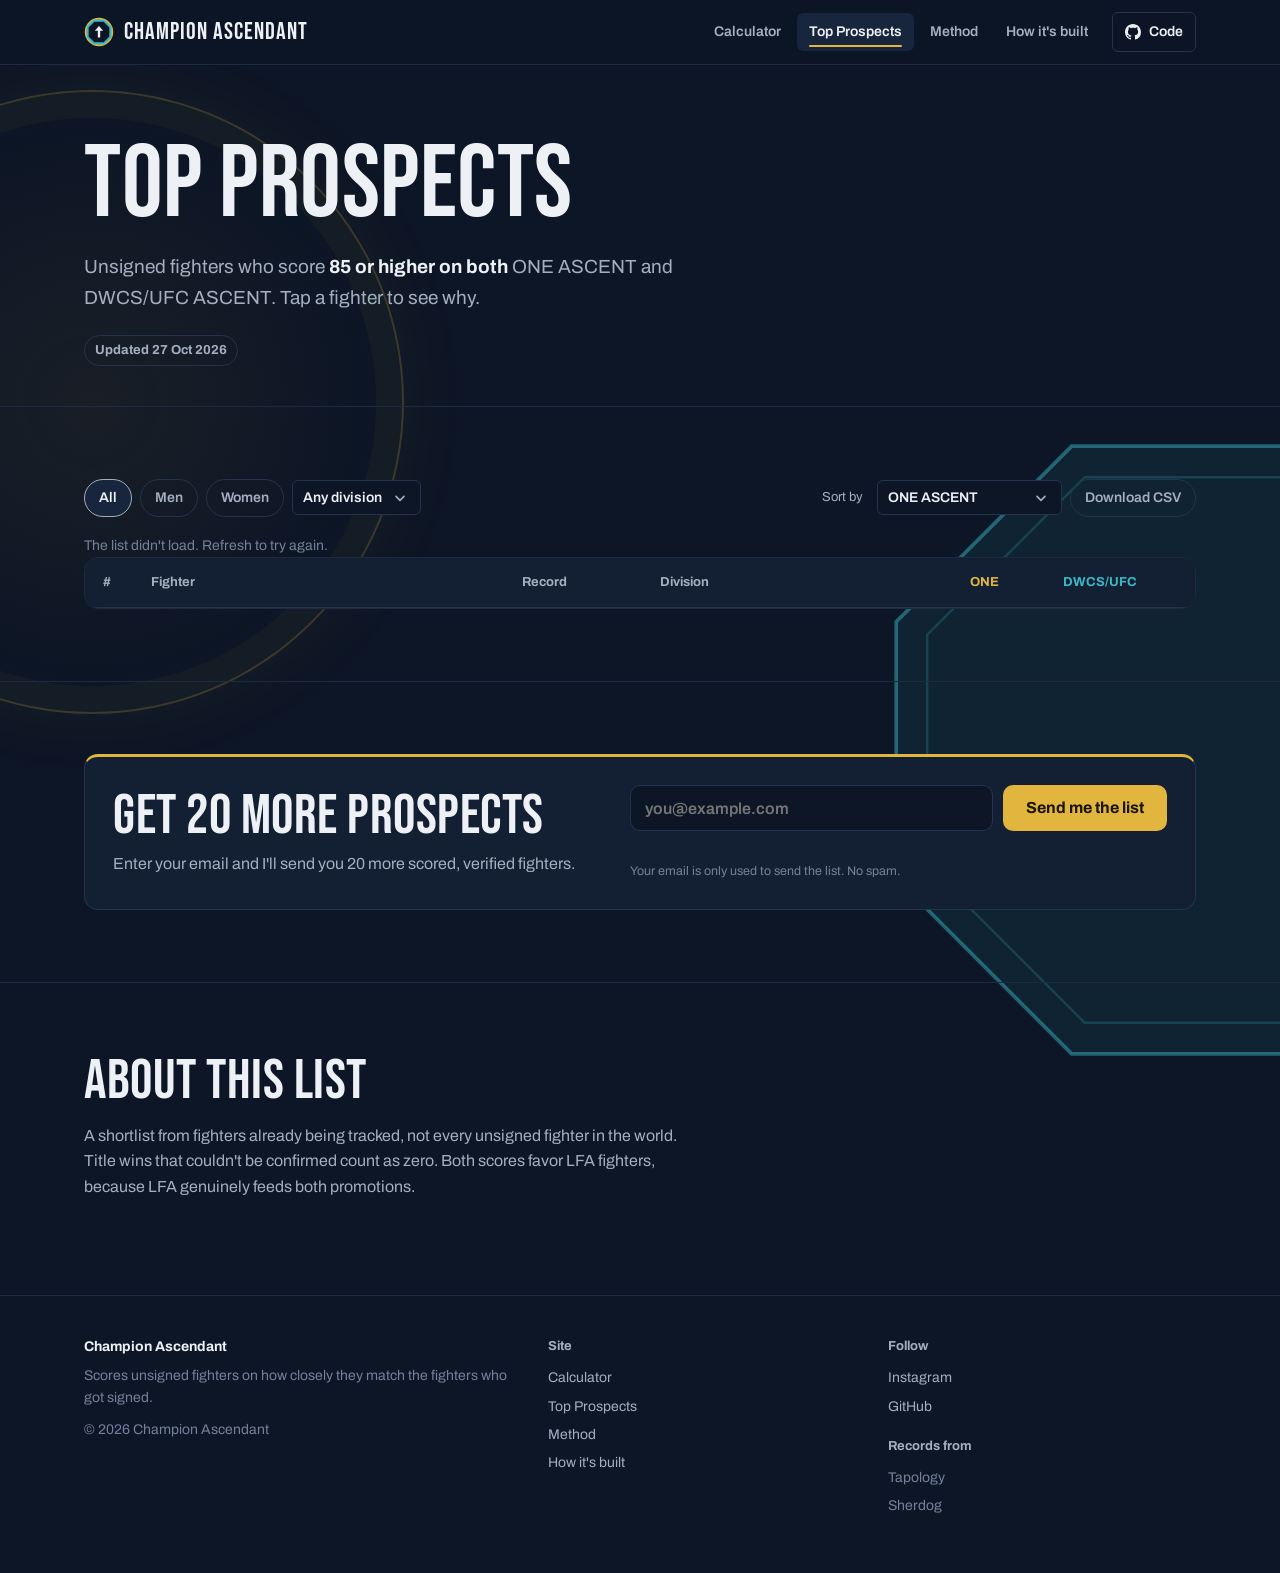
==== commit 237dd3fc: "Top Prospects: email signup for 20 more prospects Co-Authored-By: Claude Opus 5.5 <noreply@anthropic" ====
--- a/templates/both.html
+++ b/templates/both.html
@@ -82,6 +82,24 @@
       .detail { padding: 6px 14px 20px; }
       .detail .pair { grid-template-columns: 1fr; gap: 22px; }
     }
+    .signup-card { display: grid; grid-template-columns: 1fr 1.1fr; gap: 28px; align-items: center;
+      background: var(--panel); border: 1px solid var(--line); border-top: 3px solid var(--one); border-radius: var(--r-lg); padding: 28px; }
+    .signup-card h2 { margin-bottom: 8px; }
+    .signup-row { display: flex; gap: 10px; }
+    .signup-row input { flex: 1; min-width: 0; padding: 13px 14px; font: 600 16px var(--font-body); color: var(--text);
+      background: var(--bg); border: 1px solid var(--line); border-radius: var(--r); }
+    .signup-row input:focus { outline: none; border-color: var(--focus); box-shadow: 0 0 0 3px rgba(244,214,122,0.18); }
+    .signup-row .btn { white-space: nowrap; }
+    .signup-msg { min-height: 1.4em; margin: 8px 0 2px; font-size: 14.5px; font-weight: 600; }
+    .signup-msg.ok { color: var(--pos); }
+    .signup-msg.err { color: var(--neg); }
+    .hp { position: absolute; left: -9999px; width: 1px; height: 1px; opacity: 0; }
+    .sr-only { position: absolute; width: 1px; height: 1px; overflow: hidden; clip: rect(0 0 0 0); white-space: nowrap; }
+    @media (max-width: 760px) {
+      .signup-card { grid-template-columns: 1fr; padding: 22px 18px; gap: 16px; }
+      .signup-row { flex-direction: column; }
+      .signup-row .btn { width: 100%; }
+    }
   </style>
 </head>
 <body>
@@ -139,6 +157,30 @@
         <span class="num" style="color:var(--one)">ONE</span><span class="num" style="color:var(--dwcs)">DWCS/UFC</span><span></span>
       </div>
       <noscript><p style="padding:18px" class="muted">This list needs JavaScript.</p></noscript>
+    </div>
+  </div>
+</section>
+
+<section class="block signup" id="get-the-list">
+  <div class="wrap">
+    <div class="signup-card">
+      <div>
+        <h2 class="display">Get 20 more prospects</h2>
+        <p class="muted">Enter your email and I'll send you 20 more scored, verified fighters.</p>
+      </div>
+      <form id="signup-form" action="https://formsubmit.co/championascendant@protonmail.com" method="POST" novalidate>
+        <input type="hidden" name="_subject" value="Champion Ascendant: list request"/>
+        <input type="hidden" name="_template" value="table"/>
+        <input type="hidden" name="_captcha" value="false"/>
+        <input type="text" name="_honey" class="hp" tabindex="-1" autocomplete="off" aria-hidden="true"/>
+        <label for="signup-email" class="sr-only">Email address</label>
+        <div class="signup-row">
+          <input id="signup-email" name="email" type="email" inputmode="email" autocomplete="email" placeholder="you@example.com" required/>
+          <button class="btn btn-primary" type="submit">Send me the list</button>
+        </div>
+        <p class="signup-msg" id="signup-msg" role="status" aria-live="polite"></p>
+        <p class="tiny">Your email is only used to send the list. No spam.</p>
+      </form>
     </div>
   </div>
 </section>
@@ -254,5 +296,28 @@
   window.addEventListener('hashchange', openFromHash);
 })();
 </script>
+<script>
+(function () {
+  'use strict';
+  var form = document.getElementById('signup-form'), msg = document.getElementById('signup-msg');
+  if (!form) return;
+  form.addEventListener('submit', function (e) {
+    e.preventDefault();
+    var email = form.email.value.trim();
+    msg.className = 'signup-msg';
+    if (!/^[^\s@]+@[^\s@]+\.[^\s@]+$/.test(email)) { msg.textContent = 'Enter a valid email address.'; msg.classList.add('err'); return; }
+    if (form._honey.value) return;
+    var btn = form.querySelector('button'); btn.disabled = true; btn.textContent = 'Sending…';
+    fetch(form.action.replace('formsubmit.co/', 'formsubmit.co/ajax/'), {
+      method: 'POST', headers: { 'Content-Type': 'application/json', 'Accept': 'application/json' },
+      body: JSON.stringify({ email: email, _subject: form._subject.value, _template: 'table', page: 'Top Prospects' })
+    }).then(function (r) { if (!r.ok) throw new Error(); return r.json(); }).then(function () {
+      form.reset(); msg.textContent = 'Thanks! The list is on its way to your inbox.'; msg.classList.add('ok');
+    }).catch(function () {
+      msg.textContent = 'That didn\'t send. Try again, or DM @championascendant on Instagram.'; msg.classList.add('err');
+    }).then(function () { btn.disabled = false; btn.textContent = 'Send me the list'; });
+  });
+})();
+</script>
 </body>
 </html>
